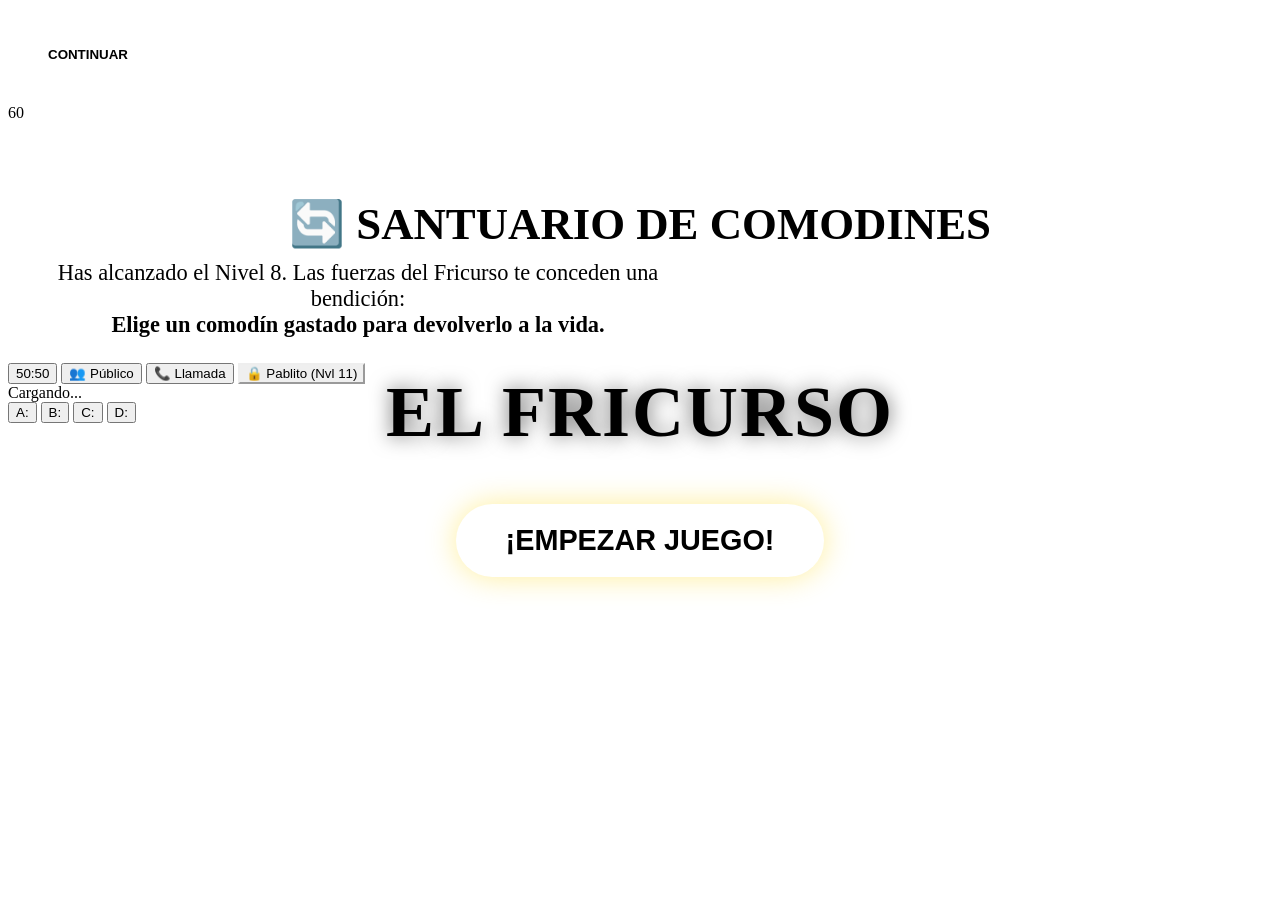
==== quien quiere ser friki.html @ 9cfb41f7 "Concursillo" ====
<!DOCTYPE html>
<html lang="es">
<head>
    <meta charset="UTF-8">
    <meta name="viewport" content="width=device-width, initial-scale=1.0">
    <title>El Fricurso - Edición Especial</title>
    <link rel="stylesheet" href="style.css">
    <link rel="stylesheet" href="js.js">
</head>
<body>

    <audio id="snd-suspense" loop src="https://actions.google.com/sounds/v1/ambiences/creepy_gothic_dungeon.ogg"></audio>
    <audio id="snd-correct" src="https://actions.google.com/sounds/v1/cartoon/cartoon_cowbell.ogg"></audio>
    <audio id="snd-wrong" src="https://actions.google.com/sounds/v1/horror/creepy_slasher_gasp.ogg"></audio>

    <div id="modal" class="game-modal">
        <h1 id="modal-title" style="color: var(--gold); font-size: 3em; text-align: center;"></h1>
        <div id="modal-desc" style="font-size: 1.5em; margin: 20px; text-align: center; max-width: 800px;"></div>
        <button id="modal-continue-btn" onclick="closeModal()" style="padding: 15px 40px; cursor: pointer; font-weight: bold; background: var(--gold); border: none; border-radius: 5px;">CONTINUAR</button>
    </div>

    <div id="modal-countdown" class="game-modal">
        <h1 id="countdown-title" style="color: var(--gold); font-size: 2.5em; text-align: center; margin-bottom: 10px;"></h1>
        <div id="countdown-desc" style="font-size: 1.2em; text-align: center; max-width: 600px; color: #ccc;"></div>
        <div id="timer-display">60</div>
        <button onclick="closeCountdownModal()" style="padding: 12px 35px; cursor: pointer; font-weight: bold; background: var(--safe-blue); color: white; border: none; border-radius: 5px; font-size: 1.1em;">CERRAR COMODÍN</button>
    </div>

    <div id="modal-recovery" class="game-modal">
        <h1 style="color: var(--safe-blue); font-size: 2.8em; text-align: center; margin-bottom: 10px;">🔄 SANTUARIO DE COMODINES</h1>
        <div style="font-size: 1.4em; text-align: center; margin-bottom: 25px; max-width: 700px;">
            Has alcanzado el Nivel 8. Las fuerzas del Fricurso te conceden una bendición:<br>
            <span style="color: var(--gold); font-weight: bold;">Elige un comodín gastado para devolverlo a la vida.</span>
        </div>
        <div id="recovery-options-container"></div>
    </div>

    <div id="prize-ladder"></div>

    <div id="game-area">
        <div id="welcome-screen">
            <h1 style="color: var(--gold); font-size: 4.5em; margin-bottom: 50px; text-align: center; text-shadow: 0 0 20px rgba(0,0,0,0.6); font-weight: bold; letter-spacing: 2px;">EL FRICURSO</h1>
            <button class="action-btn btn-start-game" onclick="startGameNow()">¡EMPEZAR JUEGO!</button>
        </div>

        <div id="lifelines">
            <button class="lifeline" id="ll-50" onclick="use5050()">50:50</button>
            <button class="lifeline" id="ll-pub" onclick="startTimeLifeline('Público')">👥 Público</button>
            <button class="lifeline" id="ll-tel" onclick="startTimeLifeline('Llamada')">📞 Llamada</button>
            <button class="lifeline locked" style="border-color: var(--magic-purple)" id="ll-pablito" onclick="usePablito()">🔒 Pablito (Nvl 11)</button>
        </div>

        <div id="question-box"><div id="q-text">Cargando...</div></div>

        <div id="reveal-container">
            <button class="action-btn reveal-btn" onclick="revealAnswersNow()">🔮 REVELAR OPCIONES</button>
            <button class="action-btn change-btn" onclick="changeQuestionNow()">🔄 CAMBIAR PREGUNTA</button>
        </div>

        <div class="answers-grid" id="answers-grid-id">
            <button class="ans-btn" id="btn0" onclick="handleSelect(0)">A: <span id="span0"></span></button>
            <button class="ans-btn" id="btn1" onclick="handleSelect(1)">B: <span id="span1"></span></button>
            <button class="ans-btn" id="btn2" onclick="handleSelect(2)">C: <span id="span2"></span></button>
            <button class="ans-btn" id="btn3" onclick="handleSelect(3)">D: <span id="span3"></span></button>
        </div>
    </div>

</body>
</html>
---- style.css ----
/* PANTALLAS SUPERPUESTAS */
#welcome-screen {
    position: absolute;
    top: 0; left: 0; width: 100%; height: 100%;
    background: var(--dark-blue);
    display: flex;
    flex-direction: column;
    align-items: center;
    justify-content: center;
    z-index: 500;
}

/* CUADRO DE MANDOS DE LA RECTA FINAL (P11+) */
#reveal-container {
    display: none;
    gap: 25px;
    justify-content: center;
    align-items: center;
    width: 85%;
    max-width: 800px;
    margin-top: 10px;
}

.action-btn {
    padding: 20px 40px;
    font-size: 1.4em;
    color: black;
    border: none;
    border-radius: 50px;
    font-weight: bold;
    cursor: pointer;
    transition: transform 0.2s, box-shadow 0.2s;
}
.action-btn:active {
    transform: scale(0.97);
}
.action-btn:focus-visible {
    outline: 3px solid white;
    outline-offset: 3px;
}

.btn-start-game {
    background: var(--gold);
    font-size: 1.8em;
    padding: 20px 50px;
    box-shadow: 0 0 30px rgba(255, 215, 0, 0.4);
}
.btn-start-game:hover {
    transform: scale(1.05);
    box-shadow: 0 0 40px rgba(255, 215, 0,
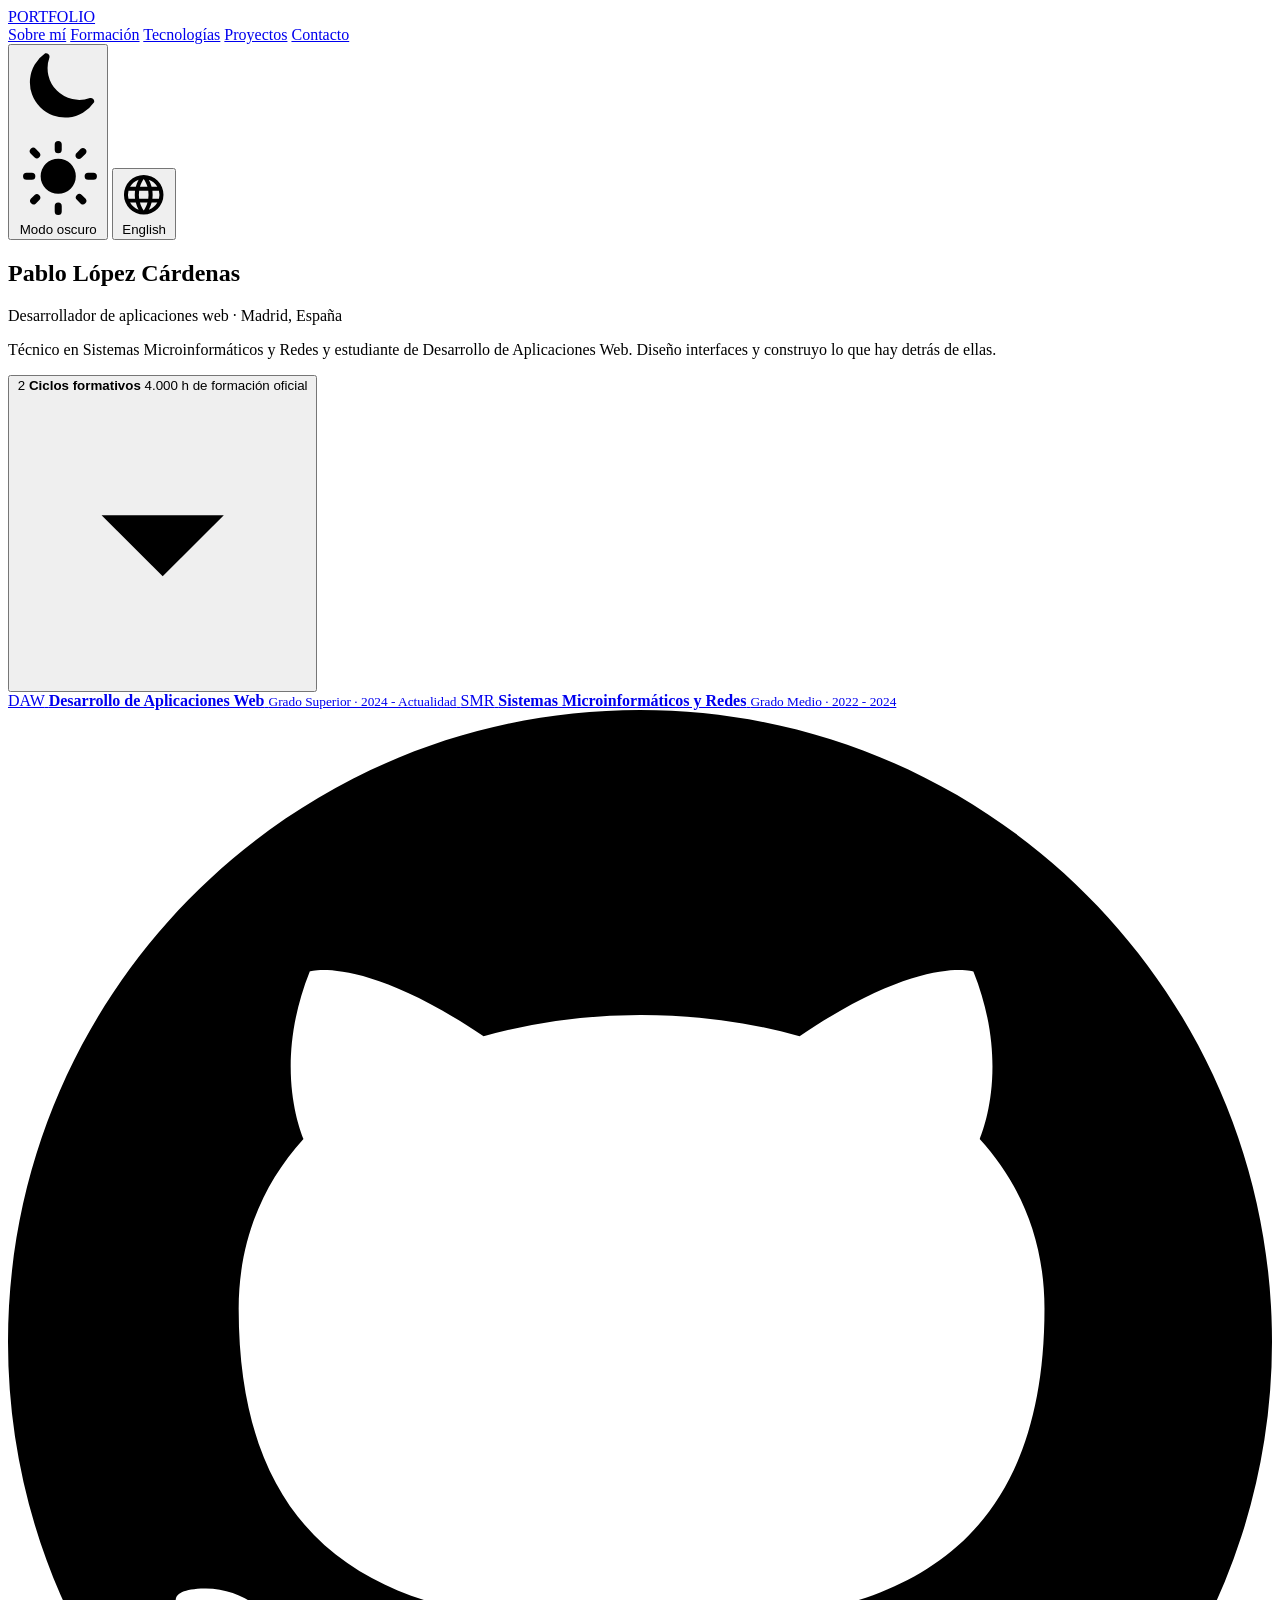
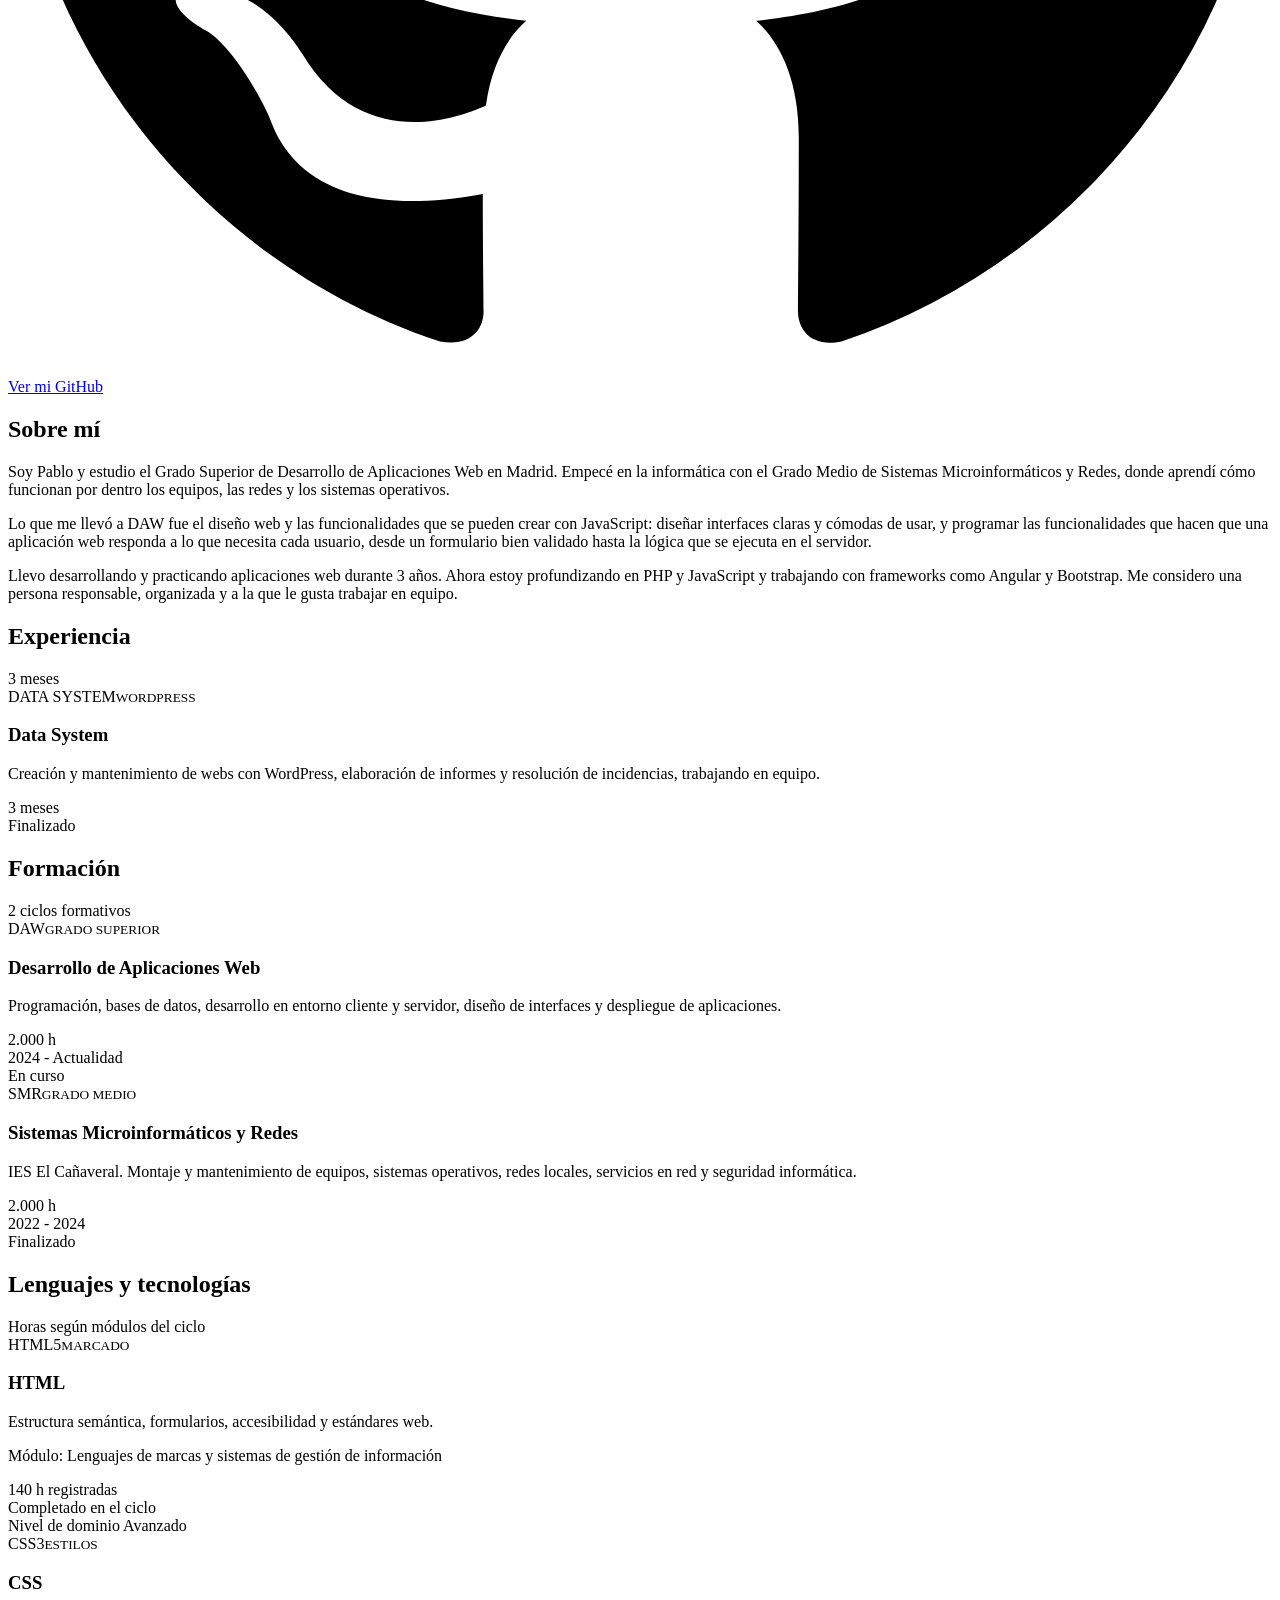
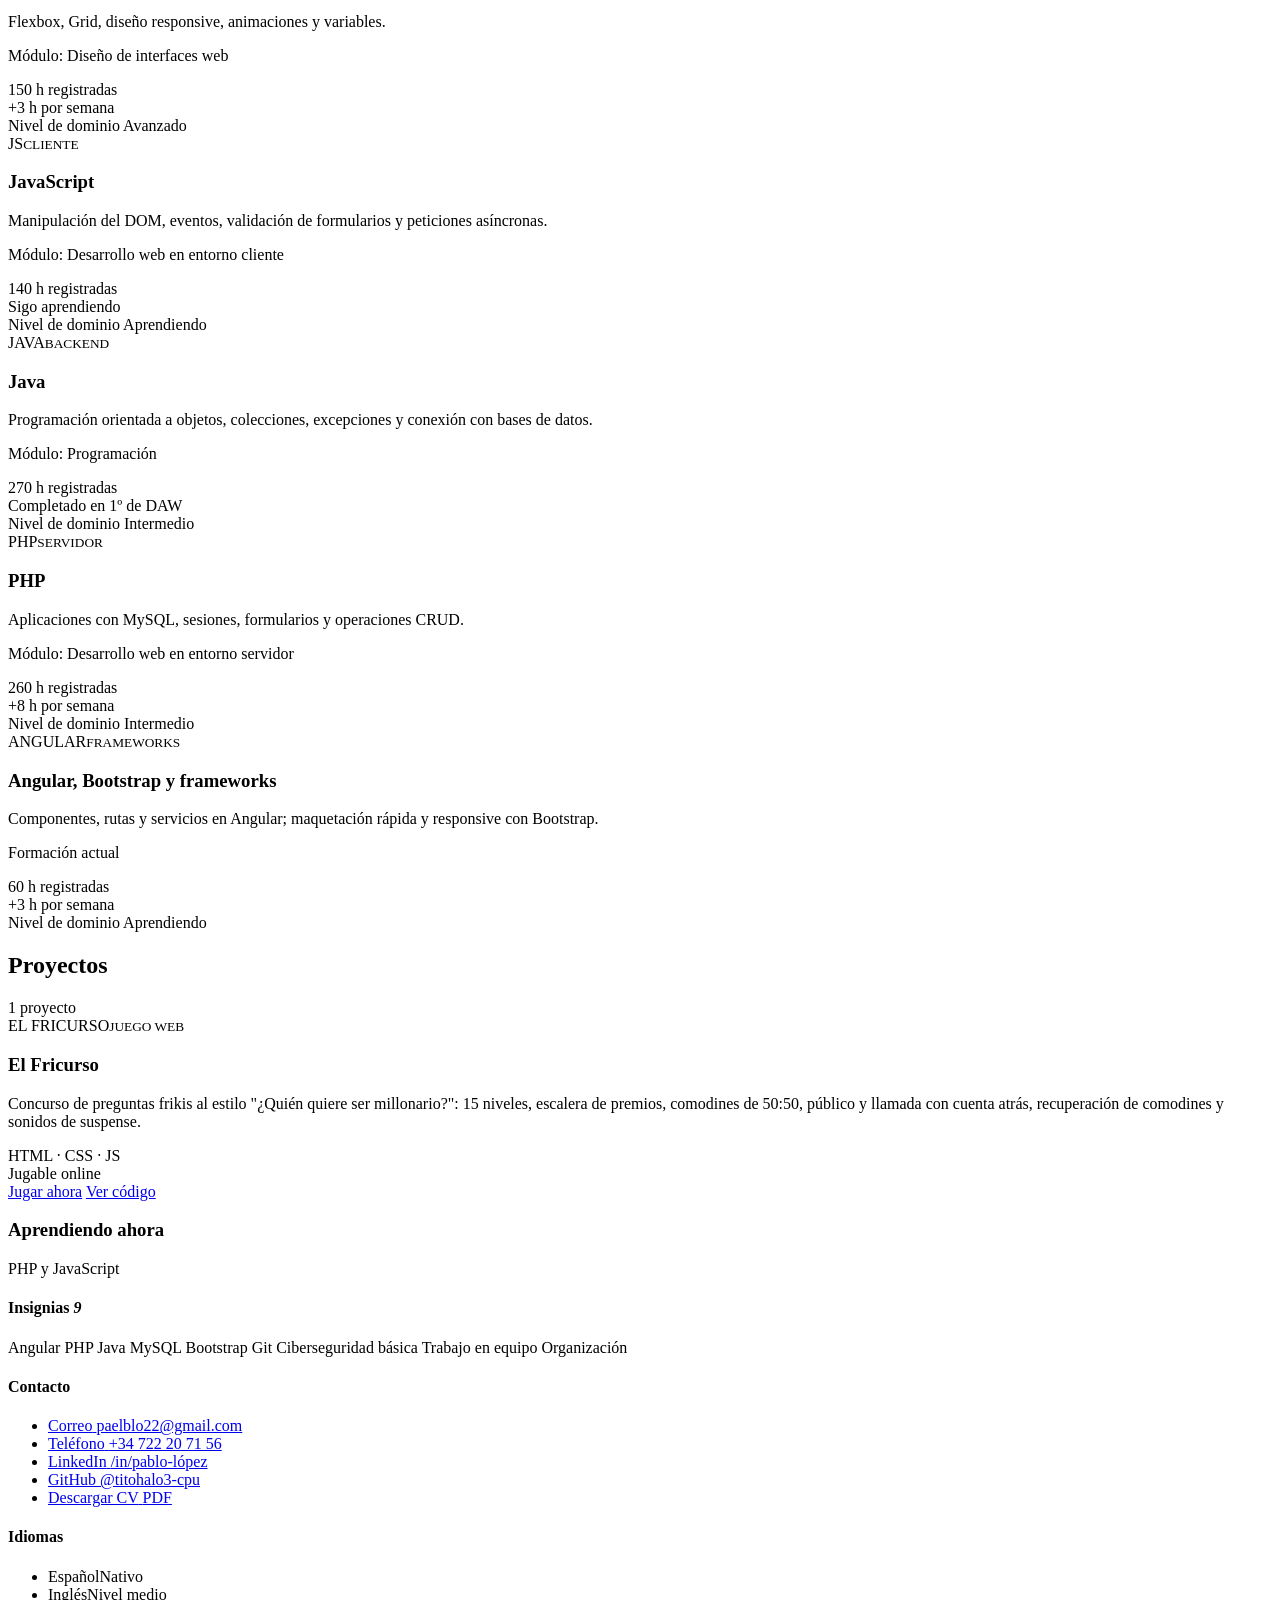
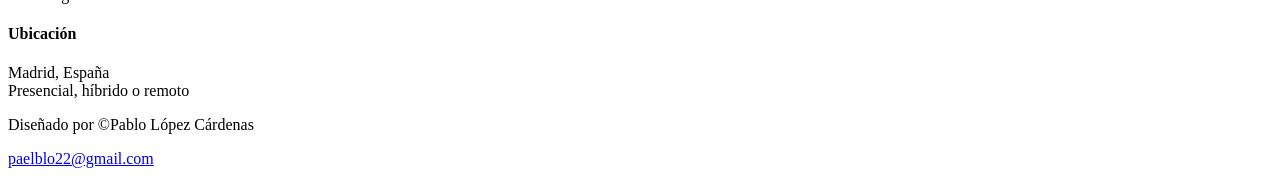
==== commit 771fe974: "Maquetando todo" ====
--- a/quien quiere ser friki.html
+++ b/quien quiere ser friki.html
@@ -1,69 +1,415 @@
 <!DOCTYPE html>
-<html lang="es">
+<html lang="es" data-theme="light">
 <head>
-    <meta charset="UTF-8">
-    <meta name="viewport" content="width=device-width, initial-scale=1.0">
-    <title>El Fricurso - Edición Especial</title>
-    <link rel="stylesheet" href="style.css">
-    <link rel="stylesheet" href="js.js">
+<meta charset="UTF-8">
+<meta name="viewport" content="width=device-width, initial-scale=1, viewport-fit=cover">
+<title>Pablo López Cárdenas | Portfolio</title>
+<meta name="description" content="Portfolio de Pablo López Cárdenas, estudiante de Desarrollo de Aplicaciones Web en Madrid.">
+<script>
+  document.documentElement.classList.add('js');
+  try { if (localStorage.getItem('portfolio-tema') === 'dark') document.documentElement.dataset.theme = 'dark'; } catch (e) {}
+</script>
+<link rel="preconnect" href="https://fonts.googleapis.com">
+<link rel="preconnect" href="https://fonts.gstatic.com" crossorigin>
+<link href="https://fonts.googleapis.com/css2?family=Barlow:wght@400;500;600&family=Barlow+Condensed:wght@500;600&display=swap" rel="stylesheet">
+<link rel="stylesheet" href="styles.css">
 </head>
 <body>
 
-    <audio id="snd-suspense" loop src="https://actions.google.com/sounds/v1/ambiences/creepy_gothic_dungeon.ogg"></audio>
-    <audio id="snd-correct" src="https://actions.google.com/sounds/v1/cartoon/cartoon_cowbell.ogg"></audio>
-    <audio id="snd-wrong" src="https://actions.google.com/sounds/v1/horror/creepy_slasher_gasp.ogg"></audio>
-
-    <div id="modal" class="game-modal">
-        <h1 id="modal-title" style="color: var(--gold); font-size: 3em; text-align: center;"></h1>
-        <div id="modal-desc" style="font-size: 1.5em; margin: 20px; text-align: center; max-width: 800px;"></div>
-        <button id="modal-continue-btn" onclick="closeModal()" style="padding: 15px 40px; cursor: pointer; font-weight: bold; background: var(--gold); border: none; border-radius: 5px;">CONTINUAR</button>
+<div class="intro" id="intro" aria-hidden="true">
+  <div class="intro-logo">PORT<span>FOLIO</span></div>
+  <div class="intro-bar"><i></i></div>
+  <p class="intro-name">Pablo López Cárdenas</p>
+</div>
+
+<div class="backdrop" aria-hidden="true"></div>
+
+<div class="page">
+
+  <header class="topbar">
+    <div class="topbar-inner">
+      <a class="wordmark" href="#top" aria-label="Portfolio, volver arriba">PORT<span>FOLIO</span></a>
+      <nav class="topnav" aria-label="Secciones">
+        <a href="#sobre-mi" data-i18n="nav_about">Sobre mí</a>
+        <a href="#formacion" data-i18n="nav_edu">Formación</a>
+        <a href="#tecnologias" data-i18n="nav_tech">Tecnologías</a>
+        <a href="#proyectos" data-i18n="nav_projects">Proyectos</a>
+        <a href="#contacto" data-i18n="nav_contact">Contacto</a>
+      </nav>
+      <div class="top-actions">
+        <button class="top-btn" id="themeToggle" type="button">
+          <svg class="i-moon" viewBox="0 0 24 24" aria-hidden="true"><path d="M21 14.5A9 9 0 0 1 9.5 3a1 1 0 0 0-1.2-1.2A10 10 0 1 0 22.2 15.7a1 1 0 0 0-1.2-1.2Z"/></svg>
+          <svg class="i-sun" viewBox="0 0 24 24" aria-hidden="true"><path d="M12 7a5 5 0 1 0 0 10 5 5 0 0 0 0-10Zm0-5a1 1 0 0 1 1 1v1.5a1 1 0 1 1-2 0V3a1 1 0 0 1 1-1Zm0 17.5a1 1 0 0 1 1 1V22a1 1 0 1 1-2 0v-1.5a1 1 0 0 1 1-1ZM4.2 4.2a1 1 0 0 1 1.4 0l1.1 1.1a1 1 0 0 1-1.4 1.4L4.2 5.6a1 1 0 0 1 0-1.4Zm13.1 13.1a1 1 0 0 1 1.4 0l1.1 1.1a1 1 0 0 1-1.4 1.4l-1.1-1.1a1 1 0 0 1 0-1.4ZM2 12a1 1 0 0 1 1-1h1.5a1 1 0 1 1 0 2H3a1 1 0 0 1-1-1Zm17.5 0a1 1 0 0 1 1-1H22a1 1 0 1 1 0 2h-1.5a1 1 0 0 1-1-1ZM5.3 17.3a1 1 0 0 1 1.4 1.4l-1.1 1.1a1 1 0 0 1-1.4-1.4l1.1-1.1ZM18.4 4.2a1 1 0 0 1 1.4 1.4l-1.1 1.1a1 1 0 1 1-1.4-1.4l1.1-1.1Z"/></svg>
+          <span class="btn-label" id="themeLabel">Modo oscuro</span>
+        </button>
+        <button class="top-btn" id="langToggle" type="button" aria-label="Translate to English">
+          <svg viewBox="0 0 24 24" aria-hidden="true"><path d="M12 2a10 10 0 1 0 0 20 10 10 0 0 0 0-20Zm6.9 6h-2.9a15.7 15.7 0 0 0-1.4-3.6A8 8 0 0 1 18.9 8ZM12 4c.8 1.1 1.5 2.5 1.9 4h-3.8c.4-1.5 1.1-2.9 1.9-4ZM4.3 14a8 8 0 0 1 0-4h3.3a16.5 16.5 0 0 0 0 4H4.3Zm.8 2h2.9c.3 1.3.8 2.5 1.4 3.6A8 8 0 0 1 5.1 16ZM8 8H5.1a8 8 0 0 1 4.3-3.6C8.8 5.5 8.3 6.7 8 8Zm4 12c-.8-1.1-1.5-2.5-1.9-4h3.8c-.4 1.5-1.1 2.9-1.9 4Zm2.3-6H9.7a14.6 14.6 0 0 1 0-4h4.6a14.6 14.6 0 0 1 0 4Zm.3 5.6c.6-1.1 1.1-2.3 1.4-3.6h2.9a8 8 0 0 1-4.3 3.6Zm1.8-5.6a16.5 16.5 0 0 0 0-4h3.3a8 8 0 0 1 0 4h-3.3Z"/></svg>
+          <span class="btn-label" id="langLabel">English</span>
+        </button>
+      </div>
     </div>
-
-    <div id="modal-countdown" class="game-modal">
-        <h1 id="countdown-title" style="color: var(--gold); font-size: 2.5em; text-align: center; margin-bottom: 10px;"></h1>
-        <div id="countdown-desc" style="font-size: 1.2em; text-align: center; max-width: 600px; color: #ccc;"></div>
-        <div id="timer-display">60</div>
-        <button onclick="closeCountdownModal()" style="padding: 12px 35px; cursor: pointer; font-weight: bold; background: var(--safe-blue); color: white; border: none; border-radius: 5px; font-size: 1.1em;">CERRAR COMODÍN</button>
+  </header>
+
+  <main class="shell" id="top">
+
+    <section class="profile-head reveal">
+      <div class="identity">
+        <h1 class="display-name">Pablo López Cárdenas</h1>
+        <p class="handle" data-i18n="handle">Desarrollador de aplicaciones web · Madrid, España</p>
+        <p class="tagline" data-i18n="tagline">Técnico en Sistemas Microinformáticos y Redes y estudiante de Desarrollo de Aplicaciones Web. Diseño interfaces y construyo lo que hay detrás de ellas.</p>
+      </div>
+
+      <div class="level-col">
+        <button class="service-box" id="cyclesBtn" type="button" aria-expanded="false" aria-controls="cyclesPop">
+          <span class="service-num">2</span>
+          <span class="service-text">
+            <strong data-i18n="service_title">Ciclos formativos</strong>
+            <span data-i18n="service_sub">4.000 h de formación oficial</span>
+          </span>
+          <svg class="chev" viewBox="0 0 24 24" aria-hidden="true"><path d="M7 10l5 5 5-5z"/></svg>
+        </button>
+
+        <div class="cycles-pop" id="cyclesPop">
+          <a class="cycle" href="#formacion">
+            <span class="cycle-tag tag-daw">DAW</span>
+            <span class="cycle-text">
+              <strong data-i18n="edu_daw">Desarrollo de Aplicaciones Web</strong>
+              <small data-i18n="pop_daw">Grado Superior · 2024 - Actualidad</small>
+            </span>
+          </a>
+          <a class="cycle" href="#formacion">
+            <span class="cycle-tag tag-smr">SMR</span>
+            <span class="cycle-text">
+              <strong data-i18n="edu_smr">Sistemas Microinformáticos y Redes</strong>
+              <small data-i18n="pop_smr">Grado Medio · 2022 - 2024</small>
+            </span>
+          </a>
+        </div>
+
+        <a class="btn-github" href="https://github.com/titohalo3-cpu" target="_blank" rel="noopener">
+          <svg viewBox="0 0 16 16" aria-hidden="true"><path d="M8 0C3.58 0 0 3.58 0 8c0 3.54 2.29 6.53 5.47 7.59.4.07.55-.17.55-.38 0-.19-.01-.82-.01-1.49-2.01.37-2.53-.49-2.69-.94-.09-.23-.48-.94-.82-1.13-.28-.15-.68-.52-.01-.53.63-.01 1.08.58 1.23.82.72 1.21 1.87.87 2.33.66.07-.52.28-.87.51-1.07-1.78-.2-3.64-.89-3.64-3.95 0-.87.31-1.59.82-2.15-.08-.2-.36-1.02.08-2.12 0 0 .67-.21 2.2.82a7.4 7.4 0 0 1 2-.27c.68 0 1.36.09 2 .27 1.53-1.04 2.2-.82 2.2-.82.44 1.1.16 1.92.08 2.12.51.56.82 1.27.82 2.15 0 3.07-1.87 3.75-3.65 3.95.29.25.54.73.54 1.48 0 1.07-.01 1.93-.01 2.2 0 .21.15.46.55.38A8.01 8.01 0 0 0 16 8c0-4.42-3.58-8-8-8Z"/></svg>
+          <span data-i18n="github_btn">Ver mi GitHub</span>
+        </a>
+      </div>
+    </section>
+
+    <div class="columns">
+
+      <div>
+
+        <section class="panel reveal" id="sobre-mi">
+          <div class="panel-head">
+            <h2 data-i18n="about_title">Sobre mí</h2>
+          </div>
+          <div class="panel-body">
+            <p data-i18n="about_p1">Soy Pablo y estudio el Grado Superior de Desarrollo de Aplicaciones Web en Madrid. Empecé en la informática con el Grado Medio de Sistemas Microinformáticos y Redes, donde aprendí cómo funcionan por dentro los equipos, las redes y los sistemas operativos.</p>
+            <p data-i18n="about_p2">Lo que me llevó a DAW fue el diseño web y las funcionalidades que se pueden crear con JavaScript: diseñar interfaces claras y cómodas de usar, y programar las funcionalidades que hacen que una aplicación web responda a lo que necesita cada usuario, desde un formulario bien validado hasta la lógica que se ejecuta en el servidor.</p>
+            <p data-i18n="about_p3">Llevo desarrollando y practicando aplicaciones web durante 3 años. Ahora estoy profundizando en PHP y JavaScript y trabajando con frameworks como Angular y Bootstrap. Me considero una persona responsable, organizada y a la que le gusta trabajar en equipo.</p>
+          </div>
+        </section>
+
+        <section class="panel reveal" id="experiencia">
+          <div class="panel-head">
+            <h2 data-i18n="exp_title">Experiencia</h2>
+            <span class="panel-note" data-i18n="exp_note">3 meses</span>
+          </div>
+          <div class="panel-body">
+            <article class="entry">
+              <div class="entry-top">
+                <div class="capsule cap-exp">DATA SYSTEM<small>WORDPRESS</small></div>
+                <div class="entry-meta">
+                  <div>
+                    <h3>Data System</h3>
+                    <p data-i18n="exp_desc">Creación y mantenimiento de webs con WordPress, elaboración de informes y resolución de incidencias, trabajando en equipo.</p>
+                  </div>
+                  <div class="entry-side">
+                    <span data-i18n="exp_note">3 meses</span><br>
+                    <span data-i18n="status_done">Finalizado</span>
+                  </div>
+                </div>
+              </div>
+            </article>
+          </div>
+        </section>
+
+        <section class="panel reveal" id="formacion">
+          <div class="panel-head">
+            <h2 data-i18n="edu_title">Formación</h2>
+            <span class="panel-note" data-i18n="edu_note">2 ciclos formativos</span>
+          </div>
+          <div class="panel-body">
+
+            <article class="entry">
+              <div class="entry-top">
+                <div class="capsule cap-daw">DAW<small data-i18n="edu_daw_level">GRADO SUPERIOR</small></div>
+                <div class="entry-meta">
+                  <div>
+                    <h3 data-i18n="edu_daw">Desarrollo de Aplicaciones Web</h3>
+                    <p data-i18n="edu_daw_desc">Programación, bases de datos, desarrollo en entorno cliente y servidor, diseño de interfaces y despliegue de aplicaciones.</p>
+                  </div>
+                  <div class="entry-side">
+                    <span data-i18n="edu_hours">2.000 h</span><br>
+                    <span data-i18n="edu_daw_date">2024 - Actualidad</span><br>
+                    <span class="live" data-i18n="status_now">En curso</span>
+                  </div>
+                </div>
+              </div>
+            </article>
+
+            <article class="entry">
+              <div class="entry-top">
+                <div class="capsule cap-smr">SMR<small data-i18n="edu_smr_level">GRADO MEDIO</small></div>
+                <div class="entry-meta">
+                  <div>
+                    <h3 data-i18n="edu_smr">Sistemas Microinformáticos y Redes</h3>
+                    <p data-i18n="edu_smr_desc">IES El Cañaveral. Montaje y mantenimiento de equipos, sistemas operativos, redes locales, servicios en red y seguridad informática.</p>
+                  </div>
+                  <div class="entry-side">
+                    <span data-i18n="edu_hours">2.000 h</span><br>
+                    2022 - 2024<br>
+                    <span data-i18n="status_done">Finalizado</span>
+                  </div>
+                </div>
+              </div>
+            </article>
+
+          </div>
+        </section>
+
+        <section class="panel reveal" id="tecnologias">
+          <div class="panel-head">
+            <h2 data-i18n="tech_title">Lenguajes y tecnologías</h2>
+            <span class="panel-note" data-i18n="tech_note">Horas según módulos del ciclo</span>
+          </div>
+          <div class="panel-body">
+
+            <article class="entry lang lang-html" data-base="140" data-weekly="0"
+              data-status-es="Completado en el ciclo" data-status-en="Completed in the degree">
+              <div class="entry-top">
+                <div class="capsule">HTML5<small data-i18n="cap_markup">MARCADO</small></div>
+                <div class="entry-meta">
+                  <div>
+                    <h3>HTML</h3>
+                    <p data-i18n="html_desc">Estructura semántica, formularios, accesibilidad y estándares web.</p>
+                    <p class="module" data-i18n="html_mod">Módulo: Lenguajes de marcas y sistemas de gestión de información</p>
+                  </div>
+                  <div class="entry-side">
+                    <span class="hours"></span><br>
+                    <span class="weekly"></span>
+                  </div>
+                </div>
+              </div>
+              <div class="progress">
+                <span class="progress-label" data-i18n="mastery">Nivel de dominio</span>
+                <span class="bar"><i style="width:90%"></i></span>
+                <span class="progress-label" data-i18n="lvl_adv">Avanzado</span>
+              </div>
+            </article>
+
+            <article class="entry lang lang-css" data-base="120" data-weekly="3">
+              <div class="entry-top">
+                <div class="capsule">CSS3<small data-i18n="cap_styles">ESTILOS</small></div>
+                <div class="entry-meta">
+                  <div>
+                    <h3>CSS</h3>
+                    <p data-i18n="css_desc">Flexbox, Grid, diseño responsive, animaciones y variables.</p>
+                    <p class="module" data-i18n="css_mod">Módulo: Diseño de interfaces web</p>
+                  </div>
+                  <div class="entry-side">
+                    <span class="hours"></span><br>
+                    <span class="weekly live"></span>
+                  </div>
+                </div>
+              </div>
+              <div class="progress">
+                <span class="progress-label" data-i18n="mastery">Nivel de dominio</span>
+                <span class="bar"><i style="width:85%"></i></span>
+                <span class="progress-label" data-i18n="lvl_adv">Avanzado</span>
+              </div>
+            </article>
+
+            <article class="entry lang lang-js" data-base="140" data-weekly="0"
+              data-status-es="Sigo aprendiendo" data-status-en="Still learning">
+              <div class="entry-top">
+                <div class="capsule">JS<small data-i18n="cap_client">CLIENTE</small></div>
+                <div class="entry-meta">
+                  <div>
+                    <h3>JavaScript</h3>
+                    <p data-i18n="js_desc">Manipulación del DOM, eventos, validación de formularios y peticiones asíncronas.</p>
+                    <p class="module" data-i18n="js_mod">Módulo: Desarrollo web en entorno cliente</p>
+                  </div>
+                  <div class="entry-side">
+                    <span class="hours"></span><br>
+                    <span class="weekly live"></span>
+                  </div>
+                </div>
+              </div>
+              <div class="progress">
+                <span class="progress-label" data-i18n="mastery">Nivel de dominio</span>
+                <span class="bar"><i style="width:65%"></i></span>
+                <span class="progress-label" data-i18n="lvl_learn">Aprendiendo</span>
+              </div>
+            </article>
+
+            <article class="entry lang lang-java" data-base="270" data-weekly="0"
+              data-status-es="Completado en 1º de DAW" data-status-en="Completed in 1st year of DAW">
+              <div class="entry-top">
+                <div class="capsule">JAVA<small data-i18n="cap_backend">BACKEND</small></div>
+                <div class="entry-meta">
+                  <div>
+                    <h3>Java</h3>
+                    <p data-i18n="java_desc">Programación orientada a objetos, colecciones, excepciones y conexión con bases de datos.</p>
+                    <p class="module" data-i18n="java_mod">Módulo: Programación</p>
+                  </div>
+                  <div class="entry-side">
+                    <span class="hours"></span><br>
+                    <span class="weekly"></span>
+                  </div>
+                </div>
+              </div>
+              <div class="progress">
+                <span class="progress-label" data-i18n="mastery">Nivel de dominio</span>
+                <span class="bar"><i style="width:72%"></i></span>
+                <span class="progress-label" data-i18n="lvl_int">Intermedio</span>
+              </div>
+            </article>
+
+            <article class="entry lang lang-php" data-base="180" data-weekly="8">
+              <div class="entry-top">
+                <div class="capsule">PHP<small data-i18n="cap_server">SERVIDOR</small></div>
+                <div class="entry-meta">
+                  <div>
+                    <h3>PHP</h3>
+                    <p data-i18n="php_desc">Aplicaciones con MySQL, sesiones, formularios y operaciones CRUD.</p>
+                    <p class="module" data-i18n="php_mod">Módulo: Desarrollo web en entorno servidor</p>
+                  </div>
+                  <div class="entry-side">
+                    <span class="hours"></span><br>
+                    <span class="weekly live"></span>
+                  </div>
+                </div>
+              </div>
+              <div class="progress">
+                <span class="progress-label" data-i18n="mastery">Nivel de dominio</span>
+                <span class="bar"><i style="width:65%"></i></span>
+                <span class="progress-label" data-i18n="lvl_int">Intermedio</span>
+              </div>
+            </article>
+
+            <article class="entry lang lang-ng" data-base="30" data-weekly="3">
+              <div class="entry-top">
+                <div class="capsule">ANGULAR<small>FRAMEWORKS</small></div>
+                <div class="entry-meta">
+                  <div>
+                    <h3 data-i18n="ng_title">Angular, Bootstrap y frameworks</h3>
+                    <p data-i18n="ng_desc">Componentes, rutas y servicios en Angular; maquetación rápida y responsive con Bootstrap.</p>
+                    <p class="module" data-i18n="ng_mod">Formación actual</p>
+                  </div>
+                  <div class="entry-side">
+                    <span class="hours"></span><br>
+                    <span class="weekly live"></span>
+                  </div>
+                </div>
+              </div>
+              <div class="progress">
+                <span class="progress-label" data-i18n="mastery">Nivel de dominio</span>
+                <span class="bar"><i style="width:40%"></i></span>
+                <span class="progress-label" data-i18n="lvl_learn">Aprendiendo</span>
+              </div>
+            </article>
+
+          </div>
+        </section>
+
+        <section class="panel reveal" id="proyectos">
+          <div class="panel-head">
+            <h2 data-i18n="proj_title">Proyectos</h2>
+            <span class="panel-note" data-i18n="proj_note">1 proyecto</span>
+          </div>
+          <div class="panel-body">
+
+            <article class="entry">
+              <div class="entry-top">
+                <div class="capsule cap-quiz">EL FRICURSO<small data-i18n="p1_cap">JUEGO WEB</small></div>
+                <div class="entry-meta">
+                  <div>
+                    <h3>El Fricurso</h3>
+                    <p data-i18n="p1_desc">Concurso de preguntas frikis al estilo "¿Quién quiere ser millonario?": 15 niveles, escalera de premios, comodines de 50:50, público y llamada con cuenta atrás, recuperación de comodines y sonidos de suspense.</p>
+                  </div>
+                  <div class="entry-side">
+                    HTML · CSS · JS<br>
+                    <span class="live" data-i18n="p1_status">Jugable online</span>
+                  </div>
+                </div>
+              </div>
+              <div class="entry-foot">
+                <a href="https://titohalo3-cpu.github.io/AppWeb-Concursillo/" target="_blank" rel="noopener" data-i18n="p_play">Jugar ahora</a>
+                <a href="https://github.com/titohalo3-cpu/AppWeb-Concursillo" target="_blank" rel="noopener" data-i18n="see_code">Ver código</a>
+              </div>
+            </article>
+
+          </div>
+        </section>
+
+      </div>
+
+      <aside>
+
+        <div class="side-block now reveal">
+          <h3 data-i18n="now_title">Aprendiendo ahora</h3>
+          <p>PHP <span data-i18n="and">y</span> JavaScript</p>
+        </div>
+
+        <div class="side-block reveal">
+          <h4 class="side-title"><span data-i18n="badges_title">Insignias</span> <em>9</em></h4>
+          <div class="badges">
+            <span class="badge badge-tech">Angular</span>
+            <span class="badge badge-tech">PHP</span>
+            <span class="badge badge-tech">Java</span>
+            <span class="badge badge-tech">MySQL</span>
+            <span class="badge badge-tech">Bootstrap</span>
+            <span class="badge badge-tech">Git</span>
+            <span class="badge badge-skill" data-i18n="b_sec">Ciberseguridad básica</span>
+            <span class="badge badge-skill" data-i18n="b_team">Trabajo en equipo</span>
+            <span class="badge badge-skill" data-i18n="b_org">Organización</span>
+          </div>
+        </div>
+
+        <div class="side-block reveal" id="contacto">
+          <h4 class="side-title" data-i18n="contact_title">Contacto</h4>
+          <ul class="contact-list">
+            <li><a href="mailto:paelblo22@gmail.com"><span class="k" data-i18n="c_mail">Correo</span> <span>paelblo22@gmail.com</span></a></li>
+            <li><a href="tel:+34722207156"><span class="k" data-i18n="c_phone">Teléfono</span> <span>+34 722 20 71 56</span></a></li>
+            <li><a href="https://www.linkedin.com/in/pablo-l%C3%B3pez-7188743b0" target="_blank" rel="noopener"><span class="k">LinkedIn</span> <span>/in/pablo-lópez</span></a></li>
+            <li><a href="https://github.com/titohalo3-cpu" target="_blank" rel="noopener"><span class="k">GitHub</span> <span>@titohalo3-cpu</span></a></li>
+            <li><a href="CV_Pablo_Lopez_Cardenas.pdf" target="_blank" rel="noopener"><span class="k" data-i18n="c_cv">Descargar CV</span> <span>PDF</span></a></li>
+          </ul>
+        </div>
+
+        <div class="side-block reveal">
+          <h4 class="side-title" data-i18n="langs_title">Idiomas</h4>
+          <ul class="info-list">
+            <li><span data-i18n="l_es">Español</span><span data-i18n="l_es_lvl">Nativo</span></li>
+            <li><span data-i18n="l_en">Inglés</span><span data-i18n="l_en_lvl">Nivel medio</span></li>
+          </ul>
+        </div>
+
+        <div class="side-block reveal">
+          <h4 class="side-title" data-i18n="loc_title">Ubicación</h4>
+          <p class="loc">Madrid, España<br><span data-i18n="loc_sub">Presencial, híbrido o remoto</span></p>
+        </div>
+
+      </aside>
     </div>
 
-    <div id="modal-recovery" class="game-modal">
-        <h1 style="color: var(--safe-blue); font-size: 2.8em; text-align: center; margin-bottom: 10px;">🔄 SANTUARIO DE COMODINES</h1>
-        <div style="font-size: 1.4em; text-align: center; margin-bottom: 25px; max-width: 700px;">
-            Has alcanzado el Nivel 8. Las fuerzas del Fricurso te conceden una bendición:<br>
-            <span style="color: var(--gold); font-weight: bold;">Elige un comodín gastado para devolverlo a la vida.</span>
-        </div>
-        <div id="recovery-options-container"></div>
-    </div>
-
-    <div id="prize-ladder"></div>
-
-    <div id="game-area">
-        <div id="welcome-screen">
-            <h1 style="color: var(--gold); font-size: 4.5em; margin-bottom: 50px; text-align: center; text-shadow: 0 0 20px rgba(0,0,0,0.6); font-weight: bold; letter-spacing: 2px;">EL FRICURSO</h1>
-            <button class="action-btn btn-start-game" onclick="startGameNow()">¡EMPEZAR JUEGO!</button>
-        </div>
-
-        <div id="lifelines">
-            <button class="lifeline" id="ll-50" onclick="use5050()">50:50</button>
-            <button class="lifeline" id="ll-pub" onclick="startTimeLifeline('Público')">👥 Público</button>
-            <button class="lifeline" id="ll-tel" onclick="startTimeLifeline('Llamada')">📞 Llamada</button>
-            <button class="lifeline locked" style="border-color: var(--magic-purple)" id="ll-pablito" onclick="usePablito()">🔒 Pablito (Nvl 11)</button>
-        </div>
-
-        <div id="question-box"><div id="q-text">Cargando...</div></div>
-
-        <div id="reveal-container">
-            <button class="action-btn reveal-btn" onclick="revealAnswersNow()">🔮 REVELAR OPCIONES</button>
-            <button class="action-btn change-btn" onclick="changeQuestionNow()">🔄 CAMBIAR PREGUNTA</button>
-        </div>
-
-        <div class="answers-grid" id="answers-grid-id">
-            <button class="ans-btn" id="btn0" onclick="handleSelect(0)">A: <span id="span0"></span></button>
-            <button class="ans-btn" id="btn1" onclick="handleSelect(1)">B: <span id="span1"></span></button>
-            <button class="ans-btn" id="btn2" onclick="handleSelect(2)">C: <span id="span2"></span></button>
-            <button class="ans-btn" id="btn3" onclick="handleSelect(3)">D: <span id="span3"></span></button>
-        </div>
-    </div>
-
+    <footer class="foot">
+      <p><span data-i18n="footer">Diseñado por</span> ©Pablo López Cárdenas</p>
+      <p><a href="mailto:paelblo22@gmail.com">paelblo22@gmail.com</a></p>
+    </footer>
+
+  </main>
+</div>
+
+<script src="js.js"></script>
 </body>
 </html>
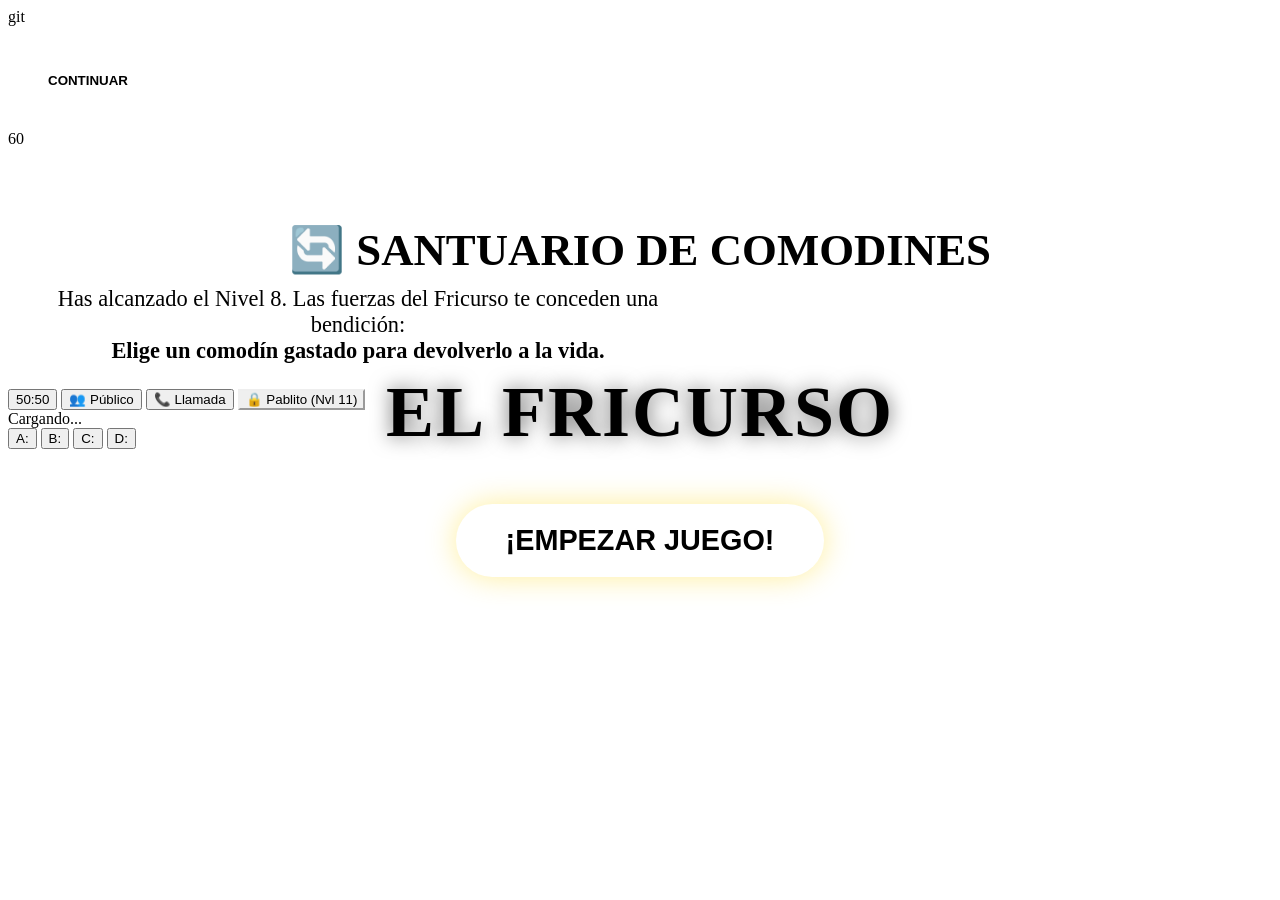
==== commit a385e88d: "Maquetando todo 2" ====
--- a/quien quiere ser friki.html
+++ b/quien quiere ser friki.html
@@ -1,415 +1,69 @@
 <!DOCTYPE html>
-<html lang="es" data-theme="light">
+<html lang="es">
 <head>
-<meta charset="UTF-8">
-<meta name="viewport" content="width=device-width, initial-scale=1, viewport-fit=cover">
-<title>Pablo López Cárdenas | Portfolio</title>
-<meta name="description" content="Portfolio de Pablo López Cárdenas, estudiante de Desarrollo de Aplicaciones Web en Madrid.">
-<script>
-  document.documentElement.classList.add('js');
-  try { if (localStorage.getItem('portfolio-tema') === 'dark') document.documentElement.dataset.theme = 'dark'; } catch (e) {}
-</script>
-<link rel="preconnect" href="https://fonts.googleapis.com">
-<link rel="preconnect" href="https://fonts.gstatic.com" crossorigin>
-<link href="https://fonts.googleapis.com/css2?family=Barlow:wght@400;500;600&family=Barlow+Condensed:wght@500;600&display=swap" rel="stylesheet">
-<link rel="stylesheet" href="styles.css">
+    <meta charset="UTF-8">
+    <meta name="viewport" content="width=device-width, initial-scale=1.0">
+    <title>El Fricurso - Edición Especial</title>
+    <link rel="stylesheet" href="style.css">
+    <link rel="stylesheet" href="js.js">
 </head>
 <body>
 
-<div class="intro" id="intro" aria-hidden="true">
-  <div class="intro-logo">PORT<span>FOLIO</span></div>
-  <div class="intro-bar"><i></i></div>
-  <p class="intro-name">Pablo López Cárdenas</p>
-</div>
+    <audio id="snd-suspense" loop src="https://actions.google.com/sounds/v1/ambiences/creepy_gothic_dungeon.ogg"></audio>
+    <audio id="snd-correct" src="https://actions.google.com/sounds/v1/cartoon/cartoon_cowbell.ogg"></audio>
+    <audio id="snd-wrong" src="https://actions.google.com/sounds/v1/horror/creepy_slasher_gasp.ogg"></audio>git 
 
-<div class="backdrop" aria-hidden="true"></div>
+    <div id="modal" class="game-modal">
+        <h1 id="modal-title" style="color: var(--gold); font-size: 3em; text-align: center;"></h1>
+        <div id="modal-desc" style="font-size: 1.5em; margin: 20px; text-align: center; max-width: 800px;"></div>
+        <button id="modal-continue-btn" onclick="closeModal()" style="padding: 15px 40px; cursor: pointer; font-weight: bold; background: var(--gold); border: none; border-radius: 5px;">CONTINUAR</button>
+    </div>
 
-<div class="page">
+    <div id="modal-countdown" class="game-modal">
+        <h1 id="countdown-title" style="color: var(--gold); font-size: 2.5em; text-align: center; margin-bottom: 10px;"></h1>
+        <div id="countdown-desc" style="font-size: 1.2em; text-align: center; max-width: 600px; color: #ccc;"></div>
+        <div id="timer-display">60</div>
+        <button onclick="closeCountdownModal()" style="padding: 12px 35px; cursor: pointer; font-weight: bold; background: var(--safe-blue); color: white; border: none; border-radius: 5px; font-size: 1.1em;">CERRAR COMODÍN</button>
+    </div>
 
-  <header class="topbar">
-    <div class="topbar-inner">
-      <a class="wordmark" href="#top" aria-label="Portfolio, volver arriba">PORT<span>FOLIO</span></a>
-      <nav class="topnav" aria-label="Secciones">
-        <a href="#sobre-mi" data-i18n="nav_about">Sobre mí</a>
-        <a href="#formacion" data-i18n="nav_edu">Formación</a>
-        <a href="#tecnologias" data-i18n="nav_tech">Tecnologías</a>
-        <a href="#proyectos" data-i18n="nav_projects">Proyectos</a>
-        <a href="#contacto" data-i18n="nav_contact">Contacto</a>
-      </nav>
-      <div class="top-actions">
-        <button class="top-btn" id="themeToggle" type="button">
-          <svg class="i-moon" viewBox="0 0 24 24" aria-hidden="true"><path d="M21 14.5A9 9 0 0 1 9.5 3a1 1 0 0 0-1.2-1.2A10 10 0 1 0 22.2 15.7a1 1 0 0 0-1.2-1.2Z"/></svg>
-          <svg class="i-sun" viewBox="0 0 24 24" aria-hidden="true"><path d="M12 7a5 5 0 1 0 0 10 5 5 0 0 0 0-10Zm0-5a1 1 0 0 1 1 1v1.5a1 1 0 1 1-2 0V3a1 1 0 0 1 1-1Zm0 17.5a1 1 0 0 1 1 1V22a1 1 0 1 1-2 0v-1.5a1 1 0 0 1 1-1ZM4.2 4.2a1 1 0 0 1 1.4 0l1.1 1.1a1 1 0 0 1-1.4 1.4L4.2 5.6a1 1 0 0 1 0-1.4Zm13.1 13.1a1 1 0 0 1 1.4 0l1.1 1.1a1 1 0 0 1-1.4 1.4l-1.1-1.1a1 1 0 0 1 0-1.4ZM2 12a1 1 0 0 1 1-1h1.5a1 1 0 1 1 0 2H3a1 1 0 0 1-1-1Zm17.5 0a1 1 0 0 1 1-1H22a1 1 0 1 1 0 2h-1.5a1 1 0 0 1-1-1ZM5.3 17.3a1 1 0 0 1 1.4 1.4l-1.1 1.1a1 1 0 0 1-1.4-1.4l1.1-1.1ZM18.4 4.2a1 1 0 0 1 1.4 1.4l-1.1 1.1a1 1 0 1 1-1.4-1.4l1.1-1.1Z"/></svg>
-          <span class="btn-label" id="themeLabel">Modo oscuro</span>
-        </button>
-        <button class="top-btn" id="langToggle" type="button" aria-label="Translate to English">
-          <svg viewBox="0 0 24 24" aria-hidden="true"><path d="M12 2a10 10 0 1 0 0 20 10 10 0 0 0 0-20Zm6.9 6h-2.9a15.7 15.7 0 0 0-1.4-3.6A8 8 0 0 1 18.9 8ZM12 4c.8 1.1 1.5 2.5 1.9 4h-3.8c.4-1.5 1.1-2.9 1.9-4ZM4.3 14a8 8 0 0 1 0-4h3.3a16.5 16.5 0 0 0 0 4H4.3Zm.8 2h2.9c.3 1.3.8 2.5 1.4 3.6A8 8 0 0 1 5.1 16ZM8 8H5.1a8 8 0 0 1 4.3-3.6C8.8 5.5 8.3 6.7 8 8Zm4 12c-.8-1.1-1.5-2.5-1.9-4h3.8c-.4 1.5-1.1 2.9-1.9 4Zm2.3-6H9.7a14.6 14.6 0 0 1 0-4h4.6a14.6 14.6 0 0 1 0 4Zm.3 5.6c.6-1.1 1.1-2.3 1.4-3.6h2.9a8 8 0 0 1-4.3 3.6Zm1.8-5.6a16.5 16.5 0 0 0 0-4h3.3a8 8 0 0 1 0 4h-3.3Z"/></svg>
-          <span class="btn-label" id="langLabel">English</span>
-        </button>
-      </div>
+    <div id="modal-recovery" class="game-modal">
+        <h1 style="color: var(--safe-blue); font-size: 2.8em; text-align: center; margin-bottom: 10px;">🔄 SANTUARIO DE COMODINES</h1>
+        <div style="font-size: 1.4em; text-align: center; margin-bottom: 25px; max-width: 700px;">
+            Has alcanzado el Nivel 8. Las fuerzas del Fricurso te conceden una bendición:<br>
+            <span style="color: var(--gold); font-weight: bold;">Elige un comodín gastado para devolverlo a la vida.</span>
+        </div>
+        <div id="recovery-options-container"></div>
     </div>
-  </header>
 
-  <main class="shell" id="top">
+    <div id="prize-ladder"></div>
 
-    <section class="profile-head reveal">
-      <div class="identity">
-        <h1 class="display-name">Pablo López Cárdenas</h1>
-        <p class="handle" data-i18n="handle">Desarrollador de aplicaciones web · Madrid, España</p>
-        <p class="tagline" data-i18n="tagline">Técnico en Sistemas Microinformáticos y Redes y estudiante de Desarrollo de Aplicaciones Web. Diseño interfaces y construyo lo que hay detrás de ellas.</p>
-      </div>
-
-      <div class="level-col">
-        <button class="service-box" id="cyclesBtn" type="button" aria-expanded="false" aria-controls="cyclesPop">
-          <span class="service-num">2</span>
-          <span class="service-text">
-            <strong data-i18n="service_title">Ciclos formativos</strong>
-            <span data-i18n="service_sub">4.000 h de formación oficial</span>
-          </span>
-          <svg class="chev" viewBox="0 0 24 24" aria-hidden="true"><path d="M7 10l5 5 5-5z"/></svg>
-        </button>
-
-        <div class="cycles-pop" id="cyclesPop">
-          <a class="cycle" href="#formacion">
-            <span class="cycle-tag tag-daw">DAW</span>
-            <span class="cycle-text">
-              <strong data-i18n="edu_daw">Desarrollo de Aplicaciones Web</strong>
-              <small data-i18n="pop_daw">Grado Superior · 2024 - Actualidad</small>
-            </span>
-          </a>
-          <a class="cycle" href="#formacion">
-            <span class="cycle-tag tag-smr">SMR</span>
-            <span class="cycle-text">
-              <strong data-i18n="edu_smr">Sistemas Microinformáticos y Redes</strong>
-              <small data-i18n="pop_smr">Grado Medio · 2022 - 2024</small>
-            </span>
-          </a>
+    <div id="game-area">
+        <div id="welcome-screen">
+            <h1 style="color: var(--gold); font-size: 4.5em; margin-bottom: 50px; text-align: center; text-shadow: 0 0 20px rgba(0,0,0,0.6); font-weight: bold; letter-spacing: 2px;">EL FRICURSO</h1>
+            <button class="action-btn btn-start-game" onclick="startGameNow()">¡EMPEZAR JUEGO!</button>
         </div>
 
-        <a class="btn-github" href="https://github.com/titohalo3-cpu" target="_blank" rel="noopener">
-          <svg viewBox="0 0 16 16" aria-hidden="true"><path d="M8 0C3.58 0 0 3.58 0 8c0 3.54 2.29 6.53 5.47 7.59.4.07.55-.17.55-.38 0-.19-.01-.82-.01-1.49-2.01.37-2.53-.49-2.69-.94-.09-.23-.48-.94-.82-1.13-.28-.15-.68-.52-.01-.53.63-.01 1.08.58 1.23.82.72 1.21 1.87.87 2.33.66.07-.52.28-.87.51-1.07-1.78-.2-3.64-.89-3.64-3.95 0-.87.31-1.59.82-2.15-.08-.2-.36-1.02.08-2.12 0 0 .67-.21 2.2.82a7.4 7.4 0 0 1 2-.27c.68 0 1.36.09 2 .27 1.53-1.04 2.2-.82 2.2-.82.44 1.1.16 1.92.08 2.12.51.56.82 1.27.82 2.15 0 3.07-1.87 3.75-3.65 3.95.29.25.54.73.54 1.48 0 1.07-.01 1.93-.01 2.2 0 .21.15.46.55.38A8.01 8.01 0 0 0 16 8c0-4.42-3.58-8-8-8Z"/></svg>
-          <span data-i18n="github_btn">Ver mi GitHub</span>
-        </a>
-      </div>
-    </section>
-
-    <div class="columns">
-
-      <div>
-
-        <section class="panel reveal" id="sobre-mi">
-          <div class="panel-head">
-            <h2 data-i18n="about_title">Sobre mí</h2>
-          </div>
-          <div class="panel-body">
-            <p data-i18n="about_p1">Soy Pablo y estudio el Grado Superior de Desarrollo de Aplicaciones Web en Madrid. Empecé en la informática con el Grado Medio de Sistemas Microinformáticos y Redes, donde aprendí cómo funcionan por dentro los equipos, las redes y los sistemas operativos.</p>
-            <p data-i18n="about_p2">Lo que me llevó a DAW fue el diseño web y las funcionalidades que se pueden crear con JavaScript: diseñar interfaces claras y cómodas de usar, y programar las funcionalidades que hacen que una aplicación web responda a lo que necesita cada usuario, desde un formulario bien validado hasta la lógica que se ejecuta en el servidor.</p>
-            <p data-i18n="about_p3">Llevo desarrollando y practicando aplicaciones web durante 3 años. Ahora estoy profundizando en PHP y JavaScript y trabajando con frameworks como Angular y Bootstrap. Me considero una persona responsable, organizada y a la que le gusta trabajar en equipo.</p>
-          </div>
-        </section>
-
-        <section class="panel reveal" id="experiencia">
-          <div class="panel-head">
-            <h2 data-i18n="exp_title">Experiencia</h2>
-            <span class="panel-note" data-i18n="exp_note">3 meses</span>
-          </div>
-          <div class="panel-body">
-            <article class="entry">
-              <div class="entry-top">
-                <div class="capsule cap-exp">DATA SYSTEM<small>WORDPRESS</small></div>
-                <div class="entry-meta">
-                  <div>
-                    <h3>Data System</h3>
-                    <p data-i18n="exp_desc">Creación y mantenimiento de webs con WordPress, elaboración de informes y resolución de incidencias, trabajando en equipo.</p>
-                  </div>
-                  <div class="entry-side">
-                    <span data-i18n="exp_note">3 meses</span><br>
-                    <span data-i18n="status_done">Finalizado</span>
-                  </div>
-                </div>
-              </div>
-            </article>
-          </div>
-        </section>
-
-        <section class="panel reveal" id="formacion">
-          <div class="panel-head">
-            <h2 data-i18n="edu_title">Formación</h2>
-            <span class="panel-note" data-i18n="edu_note">2 ciclos formativos</span>
-          </div>
-          <div class="panel-body">
-
-            <article class="entry">
-              <div class="entry-top">
-                <div class="capsule cap-daw">DAW<small data-i18n="edu_daw_level">GRADO SUPERIOR</small></div>
-                <div class="entry-meta">
-                  <div>
-                    <h3 data-i18n="edu_daw">Desarrollo de Aplicaciones Web</h3>
-                    <p data-i18n="edu_daw_desc">Programación, bases de datos, desarrollo en entorno cliente y servidor, diseño de interfaces y despliegue de aplicaciones.</p>
-                  </div>
-                  <div class="entry-side">
-                    <span data-i18n="edu_hours">2.000 h</span><br>
-                    <span data-i18n="edu_daw_date">2024 - Actualidad</span><br>
-                    <span class="live" data-i18n="status_now">En curso</span>
-                  </div>
-                </div>
-              </div>
-            </article>
-
-            <article class="entry">
-              <div class="entry-top">
-                <div class="capsule cap-smr">SMR<small data-i18n="edu_smr_level">GRADO MEDIO</small></div>
-                <div class="entry-meta">
-                  <div>
-                    <h3 data-i18n="edu_smr">Sistemas Microinformáticos y Redes</h3>
-                    <p data-i18n="edu_smr_desc">IES El Cañaveral. Montaje y mantenimiento de equipos, sistemas operativos, redes locales, servicios en red y seguridad informática.</p>
-                  </div>
-                  <div class="entry-side">
-                    <span data-i18n="edu_hours">2.000 h</span><br>
-                    2022 - 2024<br>
-                    <span data-i18n="status_done">Finalizado</span>
-                  </div>
-                </div>
-              </div>
-            </article>
-
-          </div>
-        </section>
-
-        <section class="panel reveal" id="tecnologias">
-          <div class="panel-head">
-            <h2 data-i18n="tech_title">Lenguajes y tecnologías</h2>
-            <span class="panel-note" data-i18n="tech_note">Horas según módulos del ciclo</span>
-          </div>
-          <div class="panel-body">
-
-            <article class="entry lang lang-html" data-base="140" data-weekly="0"
-              data-status-es="Completado en el ciclo" data-status-en="Completed in the degree">
-              <div class="entry-top">
-                <div class="capsule">HTML5<small data-i18n="cap_markup">MARCADO</small></div>
-                <div class="entry-meta">
-                  <div>
-                    <h3>HTML</h3>
-                    <p data-i18n="html_desc">Estructura semántica, formularios, accesibilidad y estándares web.</p>
-                    <p class="module" data-i18n="html_mod">Módulo: Lenguajes de marcas y sistemas de gestión de información</p>
-                  </div>
-                  <div class="entry-side">
-                    <span class="hours"></span><br>
-                    <span class="weekly"></span>
-                  </div>
-                </div>
-              </div>
-              <div class="progress">
-                <span class="progress-label" data-i18n="mastery">Nivel de dominio</span>
-                <span class="bar"><i style="width:90%"></i></span>
-                <span class="progress-label" data-i18n="lvl_adv">Avanzado</span>
-              </div>
-            </article>
-
-            <article class="entry lang lang-css" data-base="120" data-weekly="3">
-              <div class="entry-top">
-                <div class="capsule">CSS3<small data-i18n="cap_styles">ESTILOS</small></div>
-                <div class="entry-meta">
-                  <div>
-                    <h3>CSS</h3>
-                    <p data-i18n="css_desc">Flexbox, Grid, diseño responsive, animaciones y variables.</p>
-                    <p class="module" data-i18n="css_mod">Módulo: Diseño de interfaces web</p>
-                  </div>
-                  <div class="entry-side">
-                    <span class="hours"></span><br>
-                    <span class="weekly live"></span>
-                  </div>
-                </div>
-              </div>
-              <div class="progress">
-                <span class="progress-label" data-i18n="mastery">Nivel de dominio</span>
-                <span class="bar"><i style="width:85%"></i></span>
-                <span class="progress-label" data-i18n="lvl_adv">Avanzado</span>
-              </div>
-            </article>
-
-            <article class="entry lang lang-js" data-base="140" data-weekly="0"
-              data-status-es="Sigo aprendiendo" data-status-en="Still learning">
-              <div class="entry-top">
-                <div class="capsule">JS<small data-i18n="cap_client">CLIENTE</small></div>
-                <div class="entry-meta">
-                  <div>
-                    <h3>JavaScript</h3>
-                    <p data-i18n="js_desc">Manipulación del DOM, eventos, validación de formularios y peticiones asíncronas.</p>
-                    <p class="module" data-i18n="js_mod">Módulo: Desarrollo web en entorno cliente</p>
-                  </div>
-                  <div class="entry-side">
-                    <span class="hours"></span><br>
-                    <span class="weekly live"></span>
-                  </div>
-                </div>
-              </div>
-              <div class="progress">
-                <span class="progress-label" data-i18n="mastery">Nivel de dominio</span>
-                <span class="bar"><i style="width:65%"></i></span>
-                <span class="progress-label" data-i18n="lvl_learn">Aprendiendo</span>
-              </div>
-            </article>
-
-            <article class="entry lang lang-java" data-base="270" data-weekly="0"
-              data-status-es="Completado en 1º de DAW" data-status-en="Completed in 1st year of DAW">
-              <div class="entry-top">
-                <div class="capsule">JAVA<small data-i18n="cap_backend">BACKEND</small></div>
-                <div class="entry-meta">
-                  <div>
-                    <h3>Java</h3>
-                    <p data-i18n="java_desc">Programación orientada a objetos, colecciones, excepciones y conexión con bases de datos.</p>
-                    <p class="module" data-i18n="java_mod">Módulo: Programación</p>
-                  </div>
-                  <div class="entry-side">
-                    <span class="hours"></span><br>
-                    <span class="weekly"></span>
-                  </div>
-                </div>
-              </div>
-              <div class="progress">
-                <span class="progress-label" data-i18n="mastery">Nivel de dominio</span>
-                <span class="bar"><i style="width:72%"></i></span>
-                <span class="progress-label" data-i18n="lvl_int">Intermedio</span>
-              </div>
-            </article>
-
-            <article class="entry lang lang-php" data-base="180" data-weekly="8">
-              <div class="entry-top">
-                <div class="capsule">PHP<small data-i18n="cap_server">SERVIDOR</small></div>
-                <div class="entry-meta">
-                  <div>
-                    <h3>PHP</h3>
-                    <p data-i18n="php_desc">Aplicaciones con MySQL, sesiones, formularios y operaciones CRUD.</p>
-                    <p class="module" data-i18n="php_mod">Módulo: Desarrollo web en entorno servidor</p>
-                  </div>
-                  <div class="entry-side">
-                    <span class="hours"></span><br>
-                    <span class="weekly live"></span>
-                  </div>
-                </div>
-              </div>
-              <div class="progress">
-                <span class="progress-label" data-i18n="mastery">Nivel de dominio</span>
-                <span class="bar"><i style="width:65%"></i></span>
-                <span class="progress-label" data-i18n="lvl_int">Intermedio</span>
-              </div>
-            </article>
-
-            <article class="entry lang lang-ng" data-base="30" data-weekly="3">
-              <div class="entry-top">
-                <div class="capsule">ANGULAR<small>FRAMEWORKS</small></div>
-                <div class="entry-meta">
-                  <div>
-                    <h3 data-i18n="ng_title">Angular, Bootstrap y frameworks</h3>
-                    <p data-i18n="ng_desc">Componentes, rutas y servicios en Angular; maquetación rápida y responsive con Bootstrap.</p>
-                    <p class="module" data-i18n="ng_mod">Formación actual</p>
-                  </div>
-                  <div class="entry-side">
-                    <span class="hours"></span><br>
-                    <span class="weekly live"></span>
-                  </div>
-                </div>
-              </div>
-              <div class="progress">
-                <span class="progress-label" data-i18n="mastery">Nivel de dominio</span>
-                <span class="bar"><i style="width:40%"></i></span>
-                <span class="progress-label" data-i18n="lvl_learn">Aprendiendo</span>
-              </div>
-            </article>
-
-          </div>
-        </section>
-
-        <section class="panel reveal" id="proyectos">
-          <div class="panel-head">
-            <h2 data-i18n="proj_title">Proyectos</h2>
-            <span class="panel-note" data-i18n="proj_note">1 proyecto</span>
-          </div>
-          <div class="panel-body">
-
-            <article class="entry">
-              <div class="entry-top">
-                <div class="capsule cap-quiz">EL FRICURSO<small data-i18n="p1_cap">JUEGO WEB</small></div>
-                <div class="entry-meta">
-                  <div>
-                    <h3>El Fricurso</h3>
-                    <p data-i18n="p1_desc">Concurso de preguntas frikis al estilo "¿Quién quiere ser millonario?": 15 niveles, escalera de premios, comodines de 50:50, público y llamada con cuenta atrás, recuperación de comodines y sonidos de suspense.</p>
-                  </div>
-                  <div class="entry-side">
-                    HTML · CSS · JS<br>
-                    <span class="live" data-i18n="p1_status">Jugable online</span>
-                  </div>
-                </div>
-              </div>
-              <div class="entry-foot">
-                <a href="https://titohalo3-cpu.github.io/AppWeb-Concursillo/" target="_blank" rel="noopener" data-i18n="p_play">Jugar ahora</a>
-                <a href="https://github.com/titohalo3-cpu/AppWeb-Concursillo" target="_blank" rel="noopener" data-i18n="see_code">Ver código</a>
-              </div>
-            </article>
-
-          </div>
-        </section>
-
-      </div>
-
-      <aside>
-
-        <div class="side-block now reveal">
-          <h3 data-i18n="now_title">Aprendiendo ahora</h3>
-          <p>PHP <span data-i18n="and">y</span> JavaScript</p>
+        <div id="lifelines">
+            <button class="lifeline" id="ll-50" onclick="use5050()">50:50</button>
+            <button class="lifeline" id="ll-pub" onclick="startTimeLifeline('Público')">👥 Público</button>
+            <button class="lifeline" id="ll-tel" onclick="startTimeLifeline('Llamada')">📞 Llamada</button>
+            <button class="lifeline locked" style="border-color: var(--magic-purple)" id="ll-pablito" onclick="usePablito()">🔒 Pablito (Nvl 11)</button>
         </div>
 
-        <div class="side-block reveal">
-          <h4 class="side-title"><span data-i18n="badges_title">Insignias</span> <em>9</em></h4>
-          <div class="badges">
-            <span class="badge badge-tech">Angular</span>
-            <span class="badge badge-tech">PHP</span>
-            <span class="badge badge-tech">Java</span>
-            <span class="badge badge-tech">MySQL</span>
-            <span class="badge badge-tech">Bootstrap</span>
-            <span class="badge badge-tech">Git</span>
-            <span class="badge badge-skill" data-i18n="b_sec">Ciberseguridad básica</span>
-            <span class="badge badge-skill" data-i18n="b_team">Trabajo en equipo</span>
-            <span class="badge badge-skill" data-i18n="b_org">Organización</span>
-          </div>
+        <div id="question-box"><div id="q-text">Cargando...</div></div>
+
+        <div id="reveal-container">
+            <button class="action-btn reveal-btn" onclick="revealAnswersNow()">🔮 REVELAR OPCIONES</button>
+            <button class="action-btn change-btn" onclick="changeQuestionNow()">🔄 CAMBIAR PREGUNTA</button>
         </div>
 
-        <div class="side-block reveal" id="contacto">
-          <h4 class="side-title" data-i18n="contact_title">Contacto</h4>
-          <ul class="contact-list">
-            <li><a href="mailto:paelblo22@gmail.com"><span class="k" data-i18n="c_mail">Correo</span> <span>paelblo22@gmail.com</span></a></li>
-            <li><a href="tel:+34722207156"><span class="k" data-i18n="c_phone">Teléfono</span> <span>+34 722 20 71 56</span></a></li>
-            <li><a href="https://www.linkedin.com/in/pablo-l%C3%B3pez-7188743b0" target="_blank" rel="noopener"><span class="k">LinkedIn</span> <span>/in/pablo-lópez</span></a></li>
-            <li><a href="https://github.com/titohalo3-cpu" target="_blank" rel="noopener"><span class="k">GitHub</span> <span>@titohalo3-cpu</span></a></li>
-            <li><a href="CV_Pablo_Lopez_Cardenas.pdf" target="_blank" rel="noopener"><span class="k" data-i18n="c_cv">Descargar CV</span> <span>PDF</span></a></li>
-          </ul>
+        <div class="answers-grid" id="answers-grid-id">
+            <button class="ans-btn" id="btn0" onclick="handleSelect(0)">A: <span id="span0"></span></button>
+            <button class="ans-btn" id="btn1" onclick="handleSelect(1)">B: <span id="span1"></span></button>
+            <button class="ans-btn" id="btn2" onclick="handleSelect(2)">C: <span id="span2"></span></button>
+            <button class="ans-btn" id="btn3" onclick="handleSelect(3)">D: <span id="span3"></span></button>
         </div>
-
-        <div class="side-block reveal">
-          <h4 class="side-title" data-i18n="langs_title">Idiomas</h4>
-          <ul class="info-list">
-            <li><span data-i18n="l_es">Español</span><span data-i18n="l_es_lvl">Nativo</span></li>
-            <li><span data-i18n="l_en">Inglés</span><span data-i18n="l_en_lvl">Nivel medio</span></li>
-          </ul>
-        </div>
-
-        <div class="side-block reveal">
-          <h4 class="side-title" data-i18n="loc_title">Ubicación</h4>
-          <p class="loc">Madrid, España<br><span data-i18n="loc_sub">Presencial, híbrido o remoto</span></p>
-        </div>
-
-      </aside>
     </div>
 
-    <footer class="foot">
-      <p><span data-i18n="footer">Diseñado por</span> ©Pablo López Cárdenas</p>
-      <p><a href="mailto:paelblo22@gmail.com">paelblo22@gmail.com</a></p>
-    </footer>
-
-  </main>
-</div>
-
-<script src="js.js"></script>
 </body>
 </html>
--- a/style.css
+++ b/style.css
@@ -0,0 +1,51 @@
+/* PANTALLAS SUPERPUESTAS */
+#welcome-screen {
+    position: absolute;
+    top: 0; left: 0; width: 100%; height: 100%;
+    background: var(--dark-blue);
+    display: flex;
+    flex-direction: column;
+    align-items: center;
+    justify-content: center;
+    z-index: 500;
+}
+
+/* CUADRO DE MANDOS DE LA RECTA FINAL (P11+) */
+#reveal-container {
+    display: none;
+    gap: 25px;
+    justify-content: center;
+    align-items: center;
+    width: 85%;
+    max-width: 800px;
+    margin-top: 10px;
+}
+
+.action-btn {
+    padding: 20px 40px;
+    font-size: 1.4em;
+    color: black;
+    border: none;
+    border-radius: 50px;
+    font-weight: bold;
+    cursor: pointer;
+    transition: transform 0.2s, box-shadow 0.2s;
+}
+.action-btn:active {
+    transform: scale(0.97);
+}
+.action-btn:focus-visible {
+    outline: 3px solid white;
+    outline-offset: 3px;
+}
+
+.btn-start-game {
+    background: var(--gold);
+    font-size: 1.8em;
+    padding: 20px 50px;
+    box-shadow: 0 0 30px rgba(255, 215, 0, 0.4);
+}
+.btn-start-game:hover {
+    transform: scale(1.05);
+    box-shadow: 0 0 40px rgba(255, 215, 0,
+}
